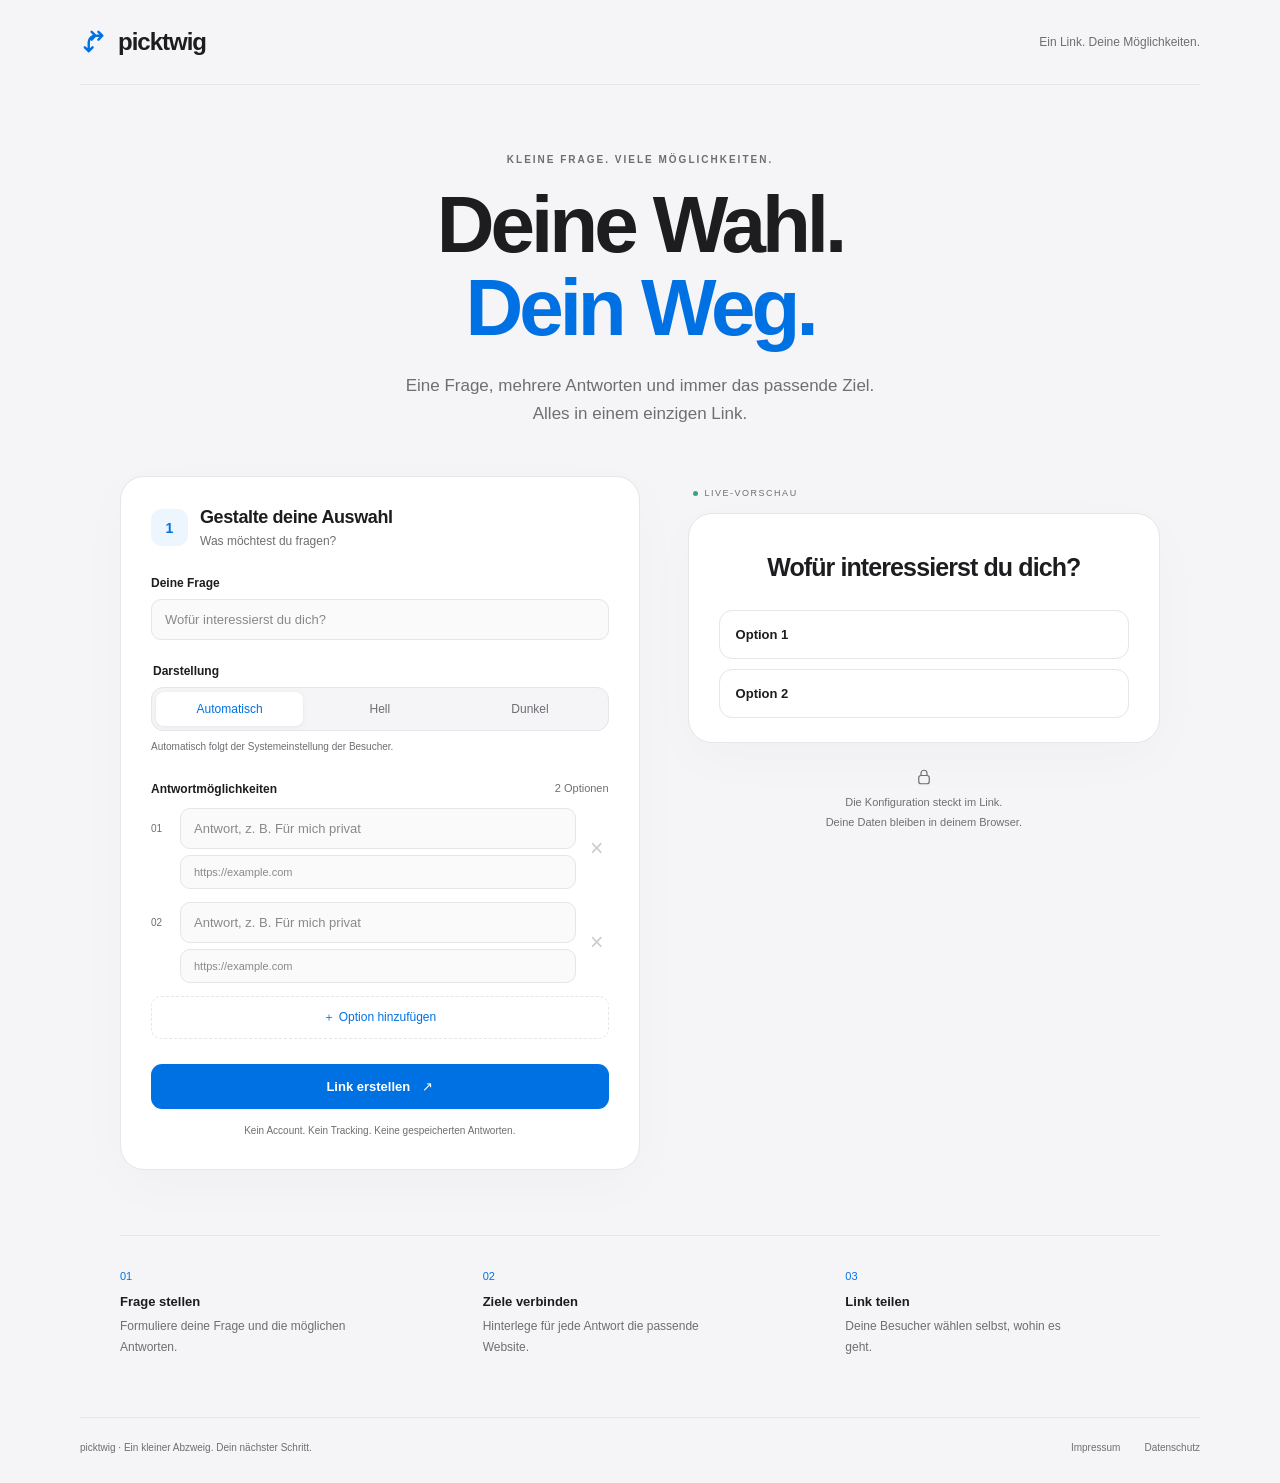
==== index.html @ 2e786b6a "feat: add static Picktwig link picker" ====
<!doctype html>
<html lang="de">
<head>
  <meta charset="utf-8">
  <meta name="viewport" content="width=device-width, initial-scale=1">
  <meta name="color-scheme" content="light dark">
  <meta name="referrer" content="no-referrer">
  <meta name="description" content="Eine Frage. Mehrere Wege. Erstelle einen Link, der mit einer einfachen Auswahl zum passenden Ziel führt.">
  <title>Picktwig — Deine Wahl. Dein Weg.</title>
  <link rel="icon" href="icon.svg" type="image/svg+xml">
  <link rel="stylesheet" href="styles.css">
  <script src="config.js" defer></script>
  <script src="app.js" defer></script>
</head>
<body>
  <header class="site-header" hidden><a class="brand" href="./" aria-label="Picktwig Startseite"><svg viewBox="0 0 32 32" fill="none" aria-hidden="true"><path d="M9 25V16a7 7 0 0 1 7-7h7M16 9l-4-4m4 4-4 4M23 9l-4-4m4 4-4 4M9 25l-4-4m4 4 4-4" stroke="currentColor" stroke-width="2.5" stroke-linecap="round" stroke-linejoin="round"/></svg>picktwig</a><span class="header-note">Ein Link. Deine Möglichkeiten.</span></header>
  <noscript><p class="notice">Bitte aktiviere JavaScript, um Links zu erstellen oder eine Option auszuwählen.</p></noscript>
  <main>
    <section id="builder" class="builder" hidden>
      <div class="intro"><p class="eyebrow">KLEINE FRAGE. VIELE MÖGLICHKEITEN.</p><h1>Deine Wahl.<br><span>Dein Weg.</span></h1><p class="lead">Eine Frage, mehrere Antworten und immer das passende Ziel.<br class="desktop-break"> Alles in einem einzigen Link.</p></div>
      <p id="route-error" class="notice error" role="alert" hidden></p>
      <div class="workspace">
        <section class="editor panel" aria-labelledby="editor-title">
          <div class="panel-heading"><div class="step">1</div><div><h2 id="editor-title">Gestalte deine Auswahl</h2><p>Was möchtest du fragen?</p></div></div>
          <form id="link-form" novalidate>
            <label for="question">Deine Frage</label>
            <input id="question" type="text" maxlength="240" placeholder="Wofür interessierst du dich?" autocomplete="off" required>
            <fieldset class="theme-field"><legend>Darstellung</legend><div class="theme-options">
              <label><input type="radio" name="theme" value="auto" checked><span>Automatisch</span></label>
              <label><input type="radio" name="theme" value="light"><span>Hell</span></label>
              <label><input type="radio" name="theme" value="dark"><span>Dunkel</span></label>
            </div><p>Automatisch folgt der Systemeinstellung der Besucher.</p></fieldset>
            <div class="options-heading"><span id="options-label">Antwortmöglichkeiten</span><span id="option-count">2 Optionen</span></div>
            <div id="option-list" aria-labelledby="options-label"></div>
            <button class="add-button" type="button" id="add-option">＋ Option hinzufügen</button>
            <p class="error form-error" id="form-error" role="alert" hidden></p>
            <button class="primary create-button" type="submit">Link erstellen <span aria-hidden="true">↗</span></button>
            <p class="editor-note">Kein Account. Kein Tracking. Keine gespeicherten Antworten.</p>
          </form>
        </section>
        <aside class="preview-column" aria-label="Vorschau deiner Auswahl">
          <div class="preview-label"><span class="live-dot"></span> LIVE-VORSCHAU</div>
          <div class="preview panel"><h2 id="preview-question">Wofür interessierst du dich?</h2><div id="preview-options" class="choices"></div></div>
          <p class="privacy-note"><svg viewBox="0 0 24 24" fill="none" aria-hidden="true"><rect x="5" y="10" width="14" height="11" rx="3" stroke="currentColor" stroke-width="1.6"/><path d="M8 10V7a4 4 0 0 1 8 0v3" stroke="currentColor" stroke-width="1.6"/></svg> Die Konfiguration steckt im Link.<br>Deine Daten bleiben in deinem Browser.</p>
        </aside>
      </div>
      <section id="result" class="result panel" aria-labelledby="result-title" hidden><div class="result-heading"><span class="success-mark" aria-hidden="true">✓</span><div><h2 id="result-title">Ein Link. Bereit für alle.</h2><p>Teile ihn dort, wo deine Frage ankommen soll.</p></div></div><label for="result-url">Dein Auswahl-Link</label><div class="copy-row"><input id="result-url" type="text" readonly><button id="copy-link" type="button" class="primary">Kopieren</button></div><div class="result-bottom"><p id="copy-status" role="status"></p><a id="open-link" target="_blank" rel="noopener noreferrer">Auswahl öffnen ↗</a></div><p class="small muted">Wer den Link hat, kann Frage, Antworten und Ziel-URLs lesen. Der Link ist nicht verschlüsselt.</p></section>
      <div class="how"><div><span>01</span><h3>Frage stellen</h3><p>Formuliere deine Frage und die möglichen Antworten.</p></div><div><span>02</span><h3>Ziele verbinden</h3><p>Hinterlege für jede Antwort die passende Website.</p></div><div><span>03</span><h3>Link teilen</h3><p>Deine Besucher wählen selbst, wohin es geht.</p></div></div>
    </section>
    <section id="picker" class="picker" hidden aria-labelledby="picker-question"><h1 id="picker-question"></h1><div id="picker-options" class="choices"></div></section>
  </main>
  <footer class="footer"><span>picktwig <span class="footer-tagline">· Ein kleiner Abzweig. Dein nächster Schritt.</span></span><nav aria-label="Rechtliches"><a href="impressum.html">Impressum</a><a href="datenschutz.html">Datenschutz</a></nav></footer>
</body>
</html>
---- styles.css ----
:root{font-family:-apple-system,BlinkMacSystemFont,"Segoe UI",sans-serif;color-scheme:light;--bg:#f5f5f7;--surface:#fff;--text:#1d1d1f;--muted:#6e6e73;--border:#e5e5ea;--field:#fafafa;--blue:#0071e3;--hover:#0077ed;--soft-blue:#edf5ff;--error:#b42318;--shadow:0 16px 55px #1d1d1f06;color:var(--text);background:var(--bg);font-synthesis:none}
*{box-sizing:border-box}[hidden]{display:none!important}body{margin:0;min-height:100vh;display:flex;flex-direction:column}main{flex:1}a{color:var(--blue);text-decoration:none}a:hover{text-decoration:underline}button,input{font:inherit}button,a,input{-webkit-tap-highlight-color:transparent}button{cursor:pointer}button:disabled{opacity:.35;cursor:default}button:focus-visible,a:focus-visible{outline:3px solid var(--blue);outline-offset:5px}input:focus{outline:3px solid color-mix(in srgb,var(--blue) 25%,transparent);border-color:var(--blue)}.site-header{height:85px;max-width:1120px;width:calc(100% - 80px);margin:0 auto;display:flex;align-items:center;justify-content:space-between;border-bottom:1px solid var(--border)}.brand{display:inline-flex;align-items:center;gap:7px;color:var(--text);font-size:24px;font-weight:650;letter-spacing:-1px}.brand:hover{text-decoration:none}.brand svg{width:31px;height:31px;color:var(--blue)}.header-note{font-size:12px;color:var(--muted)}.builder{max-width:1040px;margin:auto;padding:69px 0 0}.intro{text-align:center;margin-bottom:48px}.eyebrow{font-size:10px;letter-spacing:2px;font-weight:650;color:var(--muted);margin:0 0 18px}.intro h1{font-size:clamp(54px,6.8vw,80px);letter-spacing:-4px;line-height:1.04;font-weight:650;margin:0 0 23px}.intro h1 span{color:var(--blue)}.lead{font-size:17px;line-height:1.65;color:var(--muted);margin:0}.workspace{display:grid;grid-template-columns:1.1fr 1fr;gap:48px;align-items:start}.panel{background:var(--surface);border:1px solid var(--border);border-radius:24px;box-shadow:var(--shadow)}.editor{padding:30px}.panel-heading{display:flex;gap:12px;align-items:center;margin-bottom:28px}.step{display:grid;place-items:center;background:var(--soft-blue);color:var(--blue);border-radius:11px;width:37px;height:37px;font-size:14px;font-weight:600}h2{font-size:18px;letter-spacing:-.4px;font-weight:650;margin:0}.panel-heading p,.result-heading p{font-size:12px;color:var(--muted);margin:6px 0 0}label,.options-heading{font-size:12px;font-weight:600}label{display:block;margin-bottom:9px}input{width:100%;min-width:0;border:1px solid var(--border);border-radius:10px;padding:12px 13px;background:var(--field);color:var(--text);font-size:13px}input::placeholder{color:var(--muted);opacity:.8}.options-heading{display:flex;justify-content:space-between;gap:10px;margin:27px 0 12px}.options-heading span+span{color:var(--muted);font-size:11px;font-weight:400}.option-row{display:grid;grid-template-columns:20px 1fr 24px;gap:9px;align-items:center;margin-bottom:13px}.option-number{font-size:10px;color:var(--muted);align-self:start;padding-top:15px;font-variant-numeric:tabular-nums}.option-fields{display:grid;gap:6px}.option-fields input:first-of-type{font-weight:500}.option-url{font-size:11px;padding-top:10px;padding-bottom:10px}.remove-button{background:transparent;border:0;color:var(--muted);font-size:23px;min-height:40px;padding:0}.add-button{width:100%;border:1px dashed var(--border);border-radius:10px;background:transparent;color:var(--blue);padding:12px;font-size:12px}.add-button:hover:enabled{background:var(--soft-blue)}.primary{border:0;border-radius:11px;background:var(--blue);color:#fff;padding:13px 20px;font-size:13px;font-weight:550}.primary:hover{background:var(--hover)}.create-button{display:flex;justify-content:center;gap:12px;width:100%;margin-top:25px;padding:15px}.editor-note{text-align:center;font-size:10px;color:var(--muted);margin:14px 0 0;line-height:1.6}.preview-column{padding-top:12px}.preview-label{font-size:9px;letter-spacing:1.5px;color:var(--muted);margin:0 0 15px 5px;display:flex;gap:7px;align-items:center}.live-dot{height:5px;width:5px;border-radius:50%;background:#34a77b}.preview{padding:38px 30px 24px;text-align:center}.choice-mark{width:47px;height:47px;border-radius:15px;color:var(--blue);background:var(--soft-blue);display:grid;place-items:center;font-size:27px;margin:0 auto 26px}.preview .eyebrow,.picker .eyebrow{font-size:8px;letter-spacing:1.5px;margin-bottom:12px}.preview h2{font-size:25px;line-height:1.2;letter-spacing:-.9px;overflow-wrap:anywhere}.choice-description{font-size:12px;color:var(--muted);line-height:1.6;margin:13px 0 25px}.choices{display:grid;gap:10px;text-align:left}.choice{display:flex;align-items:center;justify-content:space-between;gap:15px;border:1px solid var(--border);border-radius:13px;padding:16px;background:var(--surface);color:var(--text);overflow-wrap:anywhere;min-width:0}.choice>span:first-child{min-width:0}.choice-label{display:block;font-size:13px;font-weight:550}.choice-arrow{color:var(--blue);font-size:19px;flex-shrink:0}.choice-destination{display:block;font-size:11px;font-weight:400;color:var(--muted);margin-top:6px;overflow-wrap:anywhere}a.choice:hover{text-decoration:none;border-color:var(--blue);background:var(--soft-blue)}.preview-note{color:var(--muted);font-size:9px;margin:24px 0 0;line-height:1.6}.privacy-note{font-size:11px;text-align:center;color:var(--muted);line-height:1.8;margin:25px 0;position:relative}.privacy-note svg{display:block;width:18px;height:18px;margin:0 auto 7px}.how{display:grid;grid-template-columns:repeat(3,1fr);gap:48px;margin:65px 0 60px;padding-top:30px;border-top:1px solid var(--border)}.how span{color:var(--blue);font-size:11px}.how h3{font-size:13px;font-weight:600;margin:10px 0 7px}.how p{font-size:12px;color:var(--muted);line-height:1.7;margin:0;max-width:240px}.footer{width:calc(100% - 80px);max-width:1120px;margin:0 auto;padding:24px 0 30px;border-top:1px solid var(--border);display:flex;justify-content:space-between;gap:25px;color:var(--muted);font-size:10px}.footer nav{display:flex;gap:24px}.footer a{color:var(--muted)}.result{padding:28px 30px;margin-top:28px}.result-heading{display:flex;gap:13px;align-items:center;margin-bottom:24px}.success-mark{background:var(--soft-blue);color:var(--blue);padding:10px 13px;border-radius:50%}.copy-row{display:flex;gap:10px}.result-bottom{display:flex;justify-content:space-between;gap:20px;align-items:center;font-size:12px;margin-top:12px;min-height:24px}.result-bottom p{margin:0;color:var(--muted)}.small{font-size:11px;line-height:1.7}.muted{color:var(--muted)}.error{color:var(--error);line-height:1.6}.form-error{font-size:12px}.notice{max-width:900px;margin:20px auto;padding:16px 20px;border:1px solid var(--border);border-radius:12px;background:var(--surface)}.picker{width:min(510px,calc(100% - 40px));margin:75px auto 65px;text-align:center}.picker-card{padding:42px 36px 28px}.picker h1{font-size:clamp(26px,5vw,36px);line-height:1.15;letter-spacing:-1.1px;margin:0;overflow-wrap:anywhere}.picker .choice-description{font-size:14px;margin-bottom:30px}.picker .choice-label{font-size:15px}.picker .choice{padding:19px}.picker-note{font-size:11px;color:var(--muted);line-height:1.7;margin:28px 0 0}.create-own{display:inline-block;margin-top:25px;font-size:12px;color:var(--muted)}.legal{max-width:760px;width:calc(100% - 40px);margin:50px auto 70px}.legal article{padding:clamp(24px,5vw,48px);background:var(--surface);border:1px solid var(--border);border-radius:24px}.legal h1{font-size:clamp(28px,5vw,42px);letter-spacing:-1px;overflow-wrap:anywhere;margin:0 0 35px}.legal h2{margin:30px 0 10px}.legal p,.legal li{font-size:14px;line-height:1.8;overflow-wrap:anywhere}.back{display:inline-block;font-size:13px;margin-bottom:24px}code{font-size:.9em;background:var(--bg);padding:2px 5px;border-radius:4px}.sr-only{position:absolute;width:1px;height:1px;padding:0;margin:-1px;overflow:hidden;clip:rect(0,0,0,0);white-space:nowrap;border:0}
:root[data-theme="dark"]{color-scheme:dark;--bg:#101012;--surface:#1c1c1e;--text:#f5f5f7;--muted:#a1a1a8;--border:#363639;--field:#242427;--blue:#2997ff;--hover:#1588f5;--soft-blue:#172d43;--error:#ff9a91;--shadow:0 16px 55px #0001}[data-theme="dark"] .primary{background:#0071e3}[data-theme="dark"] .primary:hover{background:#0077ed}
@media(prefers-color-scheme:dark){:root:not([data-theme="light"]){color-scheme:dark;--bg:#101012;--surface:#1c1c1e;--text:#f5f5f7;--muted:#a1a1a8;--border:#363639;--field:#242427;--blue:#2997ff;--hover:#1588f5;--soft-blue:#172d43;--error:#ff9a91;--shadow:0 16px 55px #0001}:root:not([data-theme="light"]) .primary{background:#0071e3}:root:not([data-theme="light"]) .primary:hover{background:#0077ed}}
@media(min-width:1500px){.builder{padding-top:85px}.intro{margin-bottom:60px}}
@media(max-width:1100px){.builder{width:calc(100% - 80px)}.workspace{gap:28px}.editor{padding:25px}.preview{padding:32px 24px 24px}.intro h1{letter-spacing:-3px}}
@media(max-width:760px){.site-header{height:70px;width:calc(100% - 40px)}.header-note{font-size:10px}.brand{font-size:22px}.builder{width:calc(100% - 40px);padding-top:44px}.intro{margin-bottom:34px}.intro h1{font-size:60px}.lead{font-size:14px}.desktop-break{display:none}.workspace{grid-template-columns:1fr;gap:30px;max-width:500px;margin:auto}.editor{padding:24px}.preview-column{padding:0}.preview{padding:30px 24px}.preview-label{justify-content:center}.how{gap:22px;margin:35px 0 40px}.how p{font-size:11px}.footer{width:calc(100% - 40px);align-items:center}.footer-tagline{display:none}.footer nav{gap:18px}.picker{margin-top:45px}.picker-card{padding:34px 24px 25px}.result{padding:24px}.copy-row{flex-wrap:wrap}.copy-row input{flex:1 1 200px}.result-bottom{flex-wrap:wrap}.legal{margin-top:30px}}
@media(max-width:400px){.header-note{display:none}.how{grid-template-columns:1fr;gap:22px}.how p{max-width:none}.intro h1{font-size:52px}.editor{padding:20px}.option-row{grid-template-columns:17px 1fr 20px;gap:6px}}
@media(prefers-reduced-motion:no-preference){a.choice,button{transition:background .18s,border-color .18s}.builder,.picker{animation:appear .4s ease-out}@keyframes appear{from{opacity:0;transform:translateY(8px)}to{opacity:1;transform:translateY(0)}}}

.theme-field{border:0;padding:0;margin:24px 0 0;min-width:0}.theme-field legend{font-size:12px;font-weight:600;margin-bottom:9px}.theme-options{display:flex;gap:3px;padding:4px;background:var(--bg);border:1px solid var(--border);border-radius:12px}.theme-options label{flex:1;margin:0;position:relative;cursor:pointer}.theme-options input{position:absolute;opacity:0;width:1px;height:1px;padding:0}.theme-options span{display:block;text-align:center;border-radius:8px;padding:10px 4px;font-size:12px;font-weight:500;color:var(--muted)}.theme-options input:checked+span{background:var(--surface);color:var(--blue);box-shadow:0 1px 5px #0001}.theme-options input:focus-visible+span{outline:3px solid var(--blue);outline-offset:1px}.theme-field p{font-size:10px;line-height:1.6;color:var(--muted);margin:8px 0 0}

/* Shared minimal question-and-options layout for the preview and shared links. */
.preview h2{margin-bottom:28px}
.picker-mode main{display:flex;align-items:center;justify-content:center}
.picker-mode .picker{margin:60px auto;padding:0}
.picker-mode .picker h1{margin:0 0 32px}
.picker-mode .footer{border:0;justify-content:center;font-size:12px;padding:24px 0}
.picker-mode .footer>span{display:none}
.picker-mode .picker{animation:none}
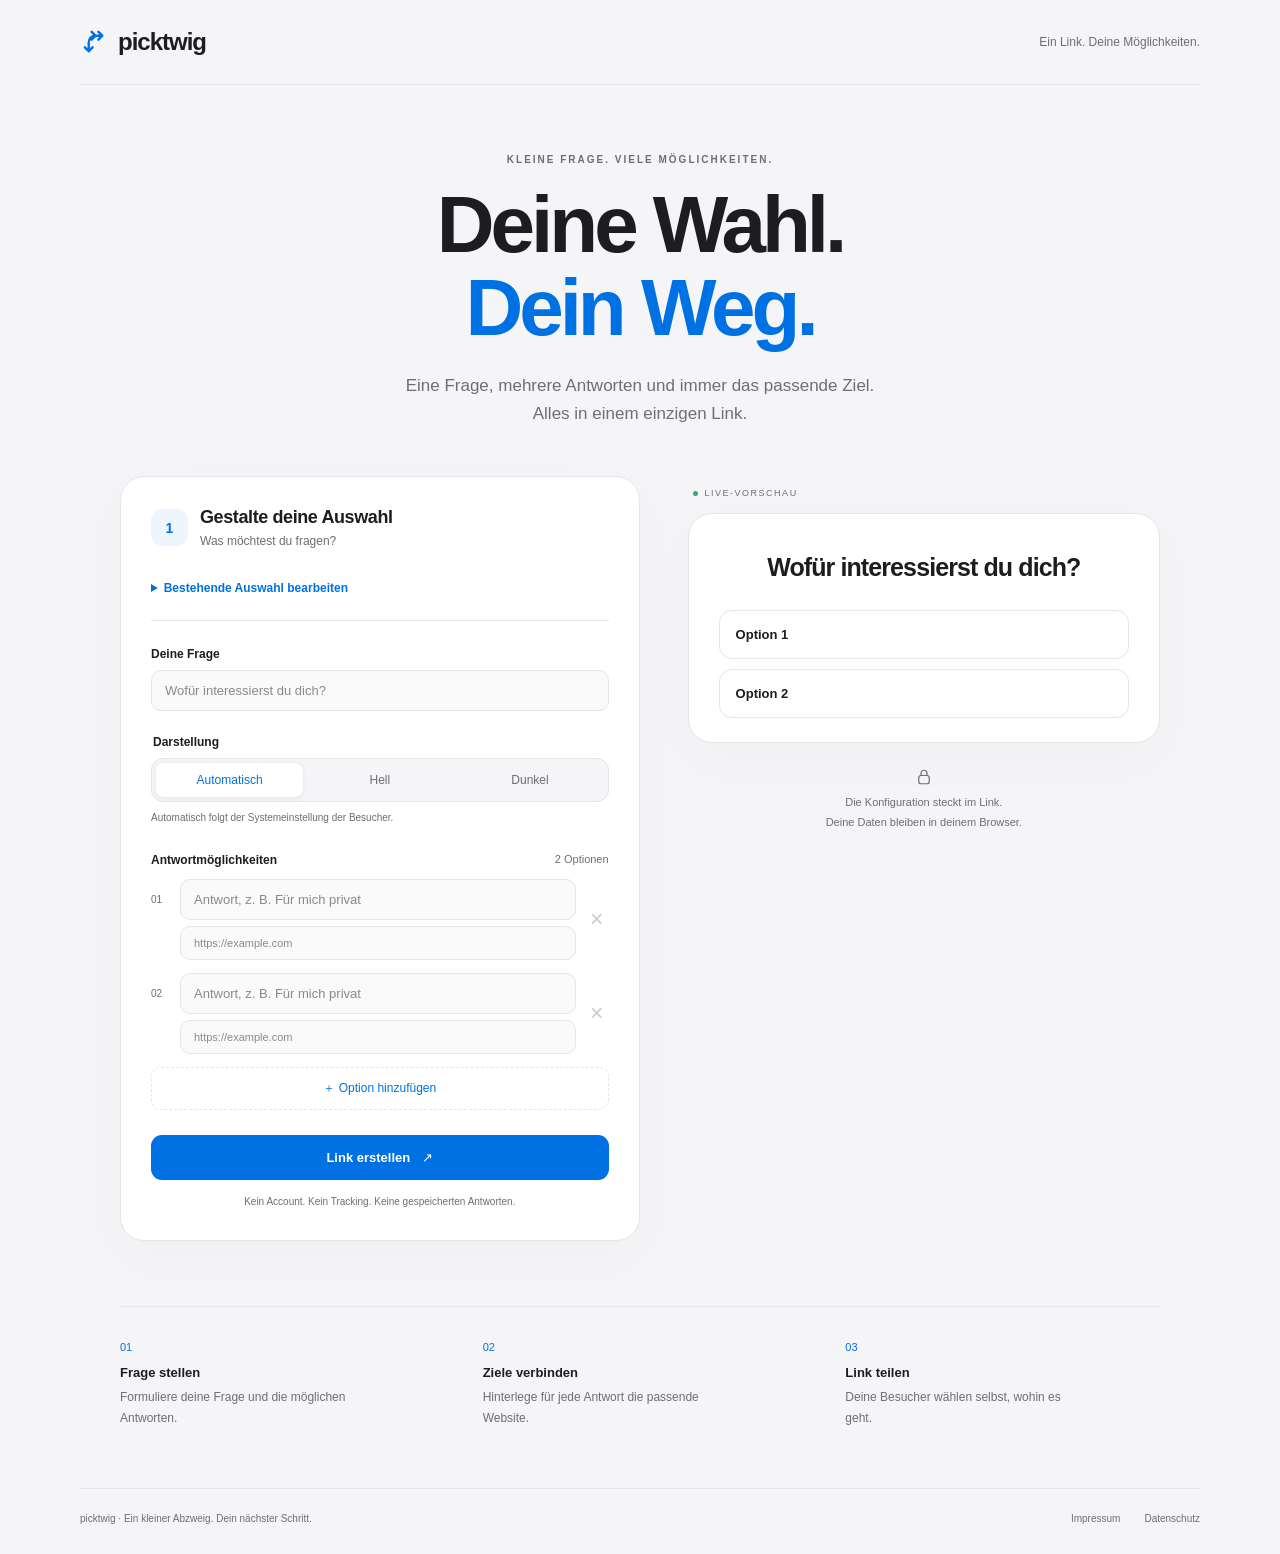
==== commit 6901a391: "feat: import existing selection links for editing" ====
--- a/index.html
+++ b/index.html
@@ -22,6 +22,17 @@
       <div class="workspace">
         <section class="editor panel" aria-labelledby="editor-title">
           <div class="panel-heading"><div class="step">1</div><div><h2 id="editor-title">Gestalte deine Auswahl</h2><p>Was möchtest du fragen?</p></div></div>
+          <details class="import-config">
+            <summary>Bestehende Auswahl bearbeiten</summary>
+            <form id="import-form" novalidate>
+              <label for="import-value">Link oder Konfiguration</label>
+              <p id="import-hint">Vollständigen Link, Pfad mit #p=…, p=… oder nur den Konfigurationswert einfügen. Beim Laden werden die aktuellen Eingaben ersetzt.</p>
+              <input id="import-value" type="text" placeholder="https://…/#p=…" autocomplete="off" spellcheck="false" aria-describedby="import-hint">
+              <button class="primary" type="submit">Konfiguration laden</button>
+              <p id="import-error" class="error" role="alert" hidden></p>
+              <p id="import-status" role="status"></p>
+            </form>
+          </details>
           <form id="link-form" novalidate>
             <label for="question">Deine Frage</label>
             <input id="question" type="text" maxlength="240" placeholder="Wofür interessierst du dich?" autocomplete="off" required>
--- a/styles.css
+++ b/styles.css
@@ -18,3 +18,11 @@
 .picker-mode .footer{border:0;justify-content:center;font-size:12px;padding:24px 0}
 .picker-mode .footer>span{display:none}
 .picker-mode .picker{animation:none}
+
+.import-config{margin:0 0 26px;padding-bottom:20px;border-bottom:1px solid var(--border)}
+.import-config summary{font-size:12px;font-weight:600;color:var(--blue);cursor:pointer;padding:5px 0}
+.import-config form{margin-top:16px}
+.import-config p{font-size:11px;line-height:1.7}
+#import-hint,#import-status{color:var(--muted)}
+.import-config button{margin-top:10px}
+#import-status:empty{display:none}
